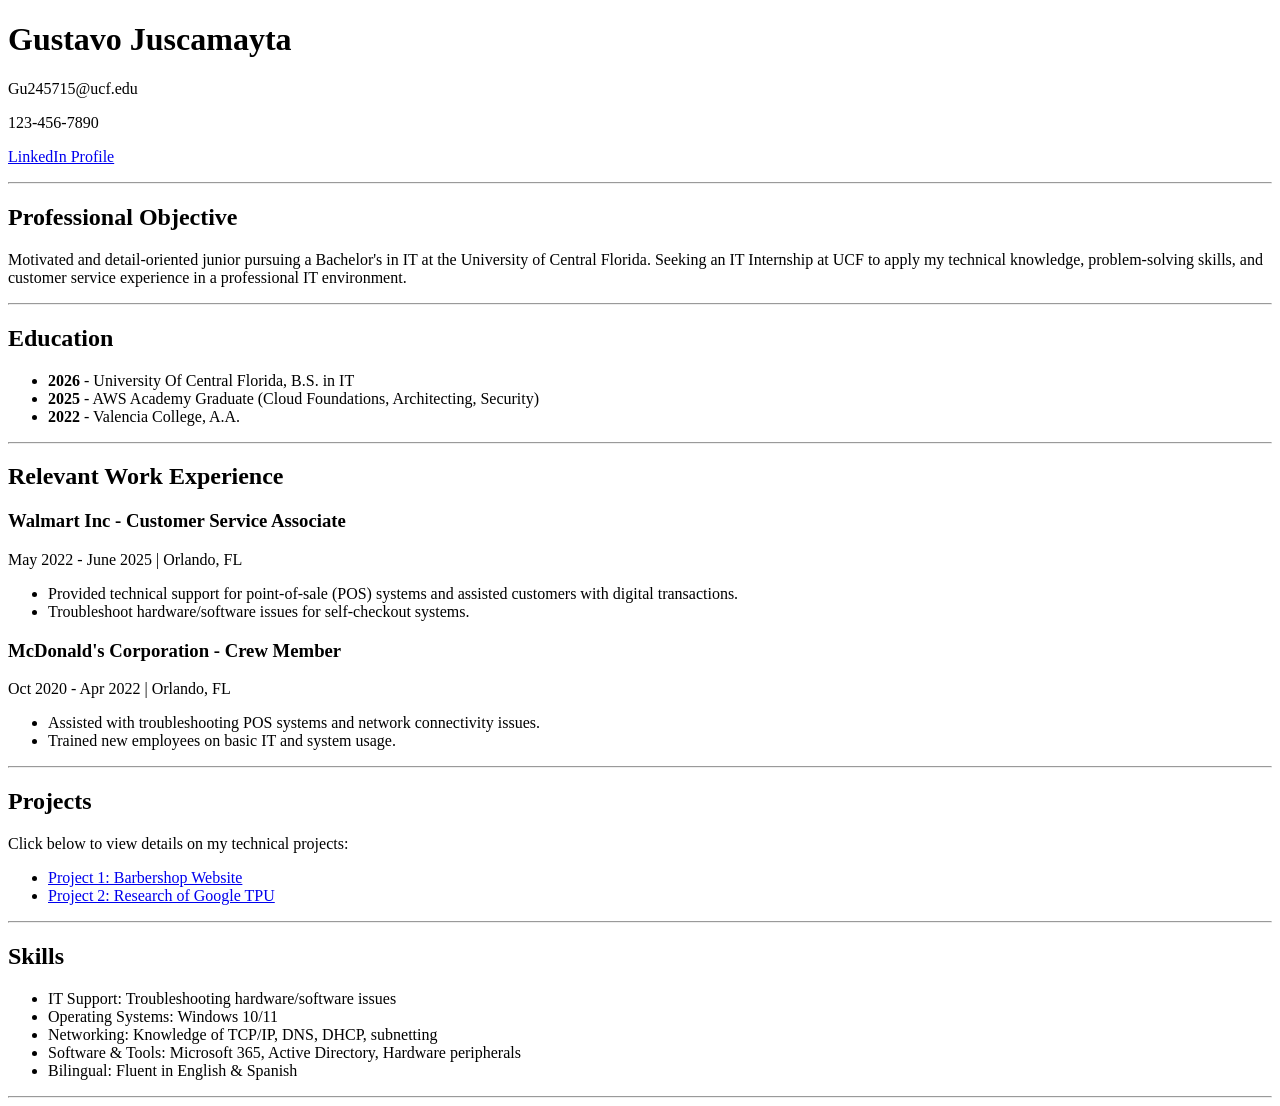
==== index.html @ 344699b4 "Fix HTML encoding issues in index.html" ====
<!DOCTYPE html>
<html lang="en">
<head>
    <meta charset="UTF-8">
    <title>Gustavo Juscamayta - Resume</title>
</head>
<body>

    <header>
        <h1>Gustavo Juscamayta</h1>
        <p>Gu245715@ucf.edu</p>
        <p>123-456-7890</p>
        <p><a href="https://www.linkedin.com/in/gustavo-juscamayta">LinkedIn Profile</a></p>
    </header>

    <hr>

    <section>
        <h2>Professional Objective</h2>
        <p>Motivated and detail-oriented junior pursuing a Bachelor's in IT at the University of Central Florida. Seeking an IT Internship at UCF to apply my technical knowledge, problem-solving skills, and customer service experience in a professional IT environment.</p>
    </section>

    <hr>

    <section>
        <h2>Education</h2>
        <ul>
            <li><strong>2026</strong> - University Of Central Florida, B.S. in IT</li>
            <li><strong>2025</strong> - AWS Academy Graduate (Cloud Foundations, Architecting, Security)</li>
            <li><strong>2022</strong> - Valencia College, A.A.</li>
        </ul>
    </section>
    <hr>
    <section>
        <h2>Relevant Work Experience</h2>
        
        <article>
            <h3>Walmart Inc - Customer Service Associate</h3>
            <p>May 2022 - June 2025 | Orlando, FL</p>
            <ul>
                <li>Provided technical support for point-of-sale (POS) systems and assisted customers with digital transactions.</li>
                <li>Troubleshoot hardware/software issues for self-checkout systems.</li>
            </ul>
        </article>

        <article>
            <h3>McDonald's Corporation - Crew Member</h3>
            <p>Oct 2020 - Apr 2022 | Orlando, FL</p>
            <ul>
                <li>Assisted with troubleshooting POS systems and network connectivity issues.</li>
                <li>Trained new employees on basic IT and system usage.</li>
            </ul>
        </article>
    </section>

    <hr>
    <section>
        <h2>Projects</h2>
        <p>Click below to view details on my technical projects:</p>
        <ul>
            <li><a href="https://gustavojus.github.io/Project1/">Project 1: Barbershop Website</a></li>
            <li><a href="https://gustavojus.github.io/Project2/">Project 2: Research of Google TPU</a></li>
        </ul>
    </section>

    <hr>

    <section>
        <h2>Skills</h2>
        <ul>
            <li>IT Support: Troubleshooting hardware/software issues</li>
            <li>Operating Systems: Windows 10/11</li>
            <li>Networking: Knowledge of TCP/IP, DNS, DHCP, subnetting</li>
            <li>Software & Tools: Microsoft 365, Active Directory, Hardware peripherals</li>
            <li>Bilingual: Fluent in English & Spanish</li>
        </ul>
    </section>

    <hr>

    

    

</body>
</html>
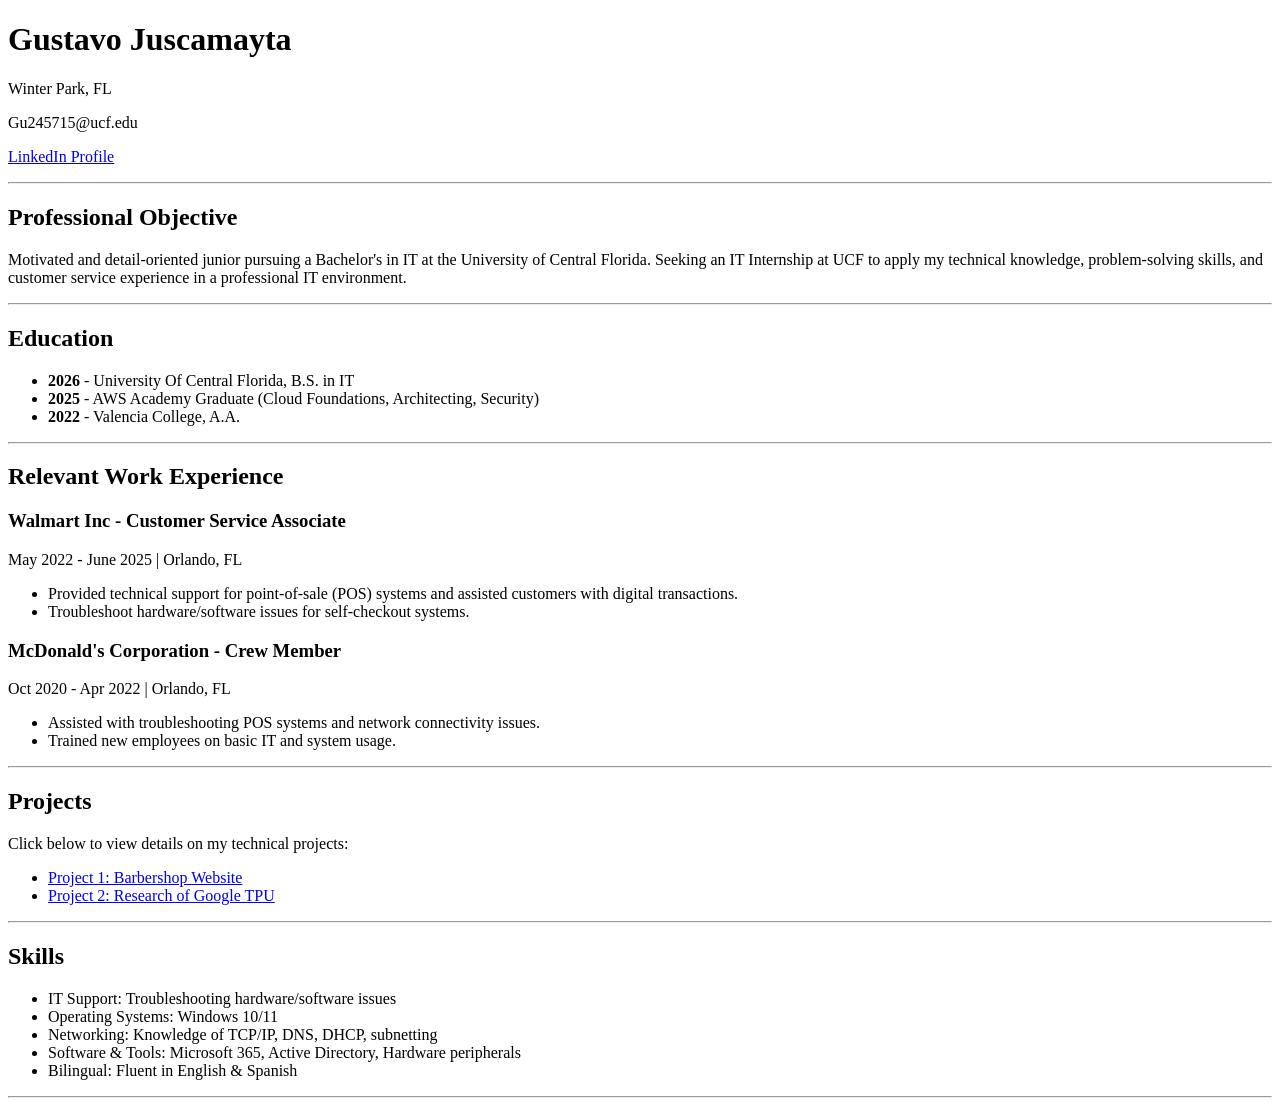
==== commit 93b07bab: "Update contact details in index.html Updated contact information and formatting in the resume." ====
--- a/index.html
+++ b/index.html
@@ -8,8 +8,8 @@
 
     <header>
         <h1>Gustavo Juscamayta</h1>
+        <p>Winter Park, FL</p>
         <p>Gu245715@ucf.edu</p>
-        <p>123-456-7890</p>
         <p><a href="https://www.linkedin.com/in/gustavo-juscamayta">LinkedIn Profile</a></p>
     </header>
 
@@ -90,3 +90,4 @@
 
 
 
+
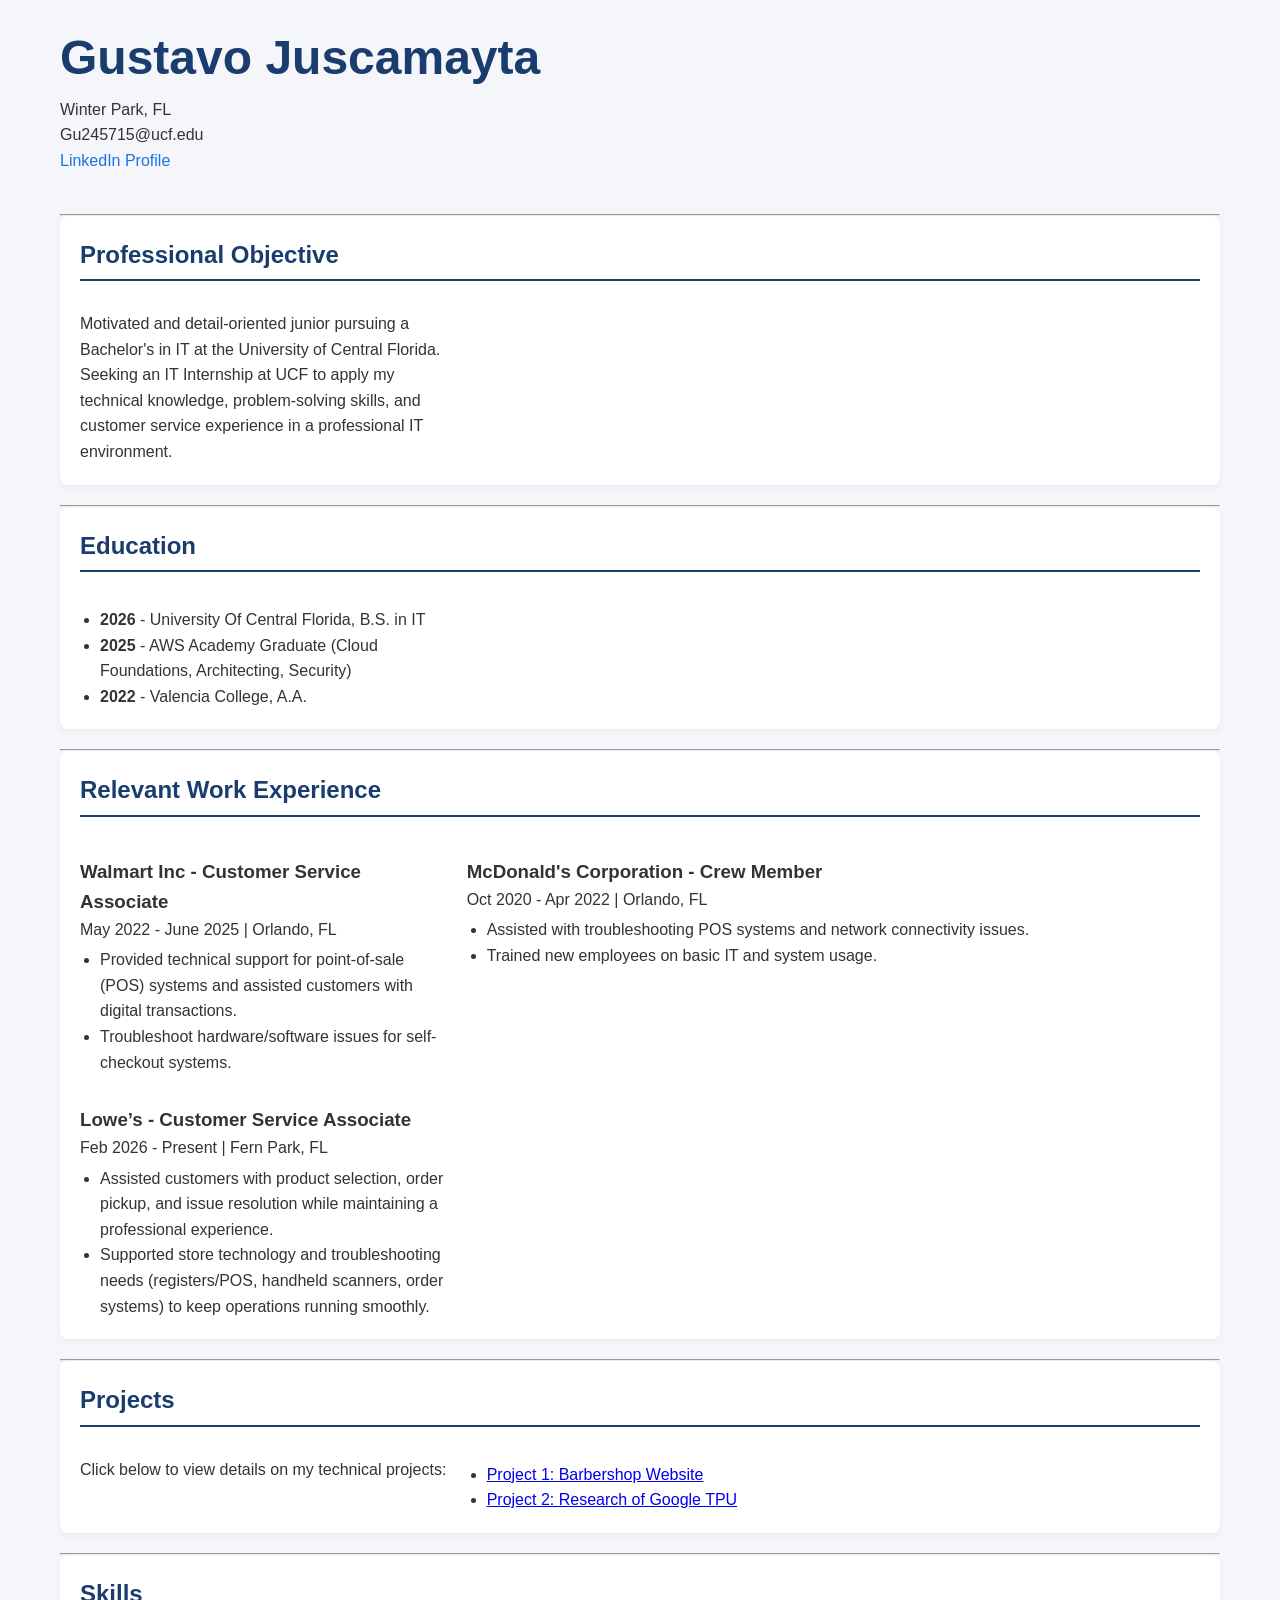
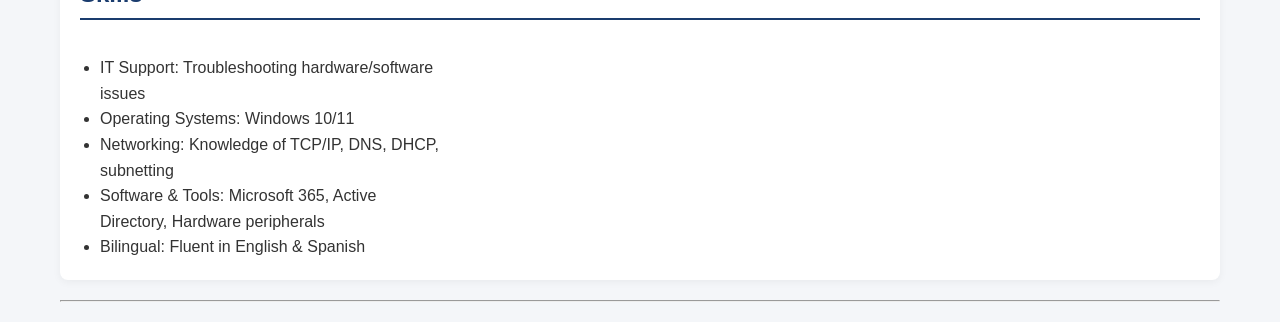
==== commit 5f3da32f: "Update index.html" ====
--- a/index.html
+++ b/index.html
@@ -3,6 +3,8 @@
 <head>
     <meta charset="UTF-8">
     <title>Gustavo Juscamayta - Resume</title>
+    <meta name="viewport" content="width=device-width, initial-scale=1.0">
+    <link rel="stylesheet" href="styles.css">
 </head>
 <body>
 
@@ -51,6 +53,14 @@
                 <li>Trained new employees on basic IT and system usage.</li>
             </ul>
         </article>
+        <article>
+          <h3>Lowe’s - Customer Service Associate</h3>
+          <p>Feb 2026 - Present | Fern Park, FL</p>
+          <ul>
+              <li>Assisted customers with product selection, order pickup, and issue resolution while maintaining a professional experience.</li>
+              <li>Supported store technology and troubleshooting needs (registers/POS, handheld scanners, order systems) to keep operations running smoothly.</li>
+          </ul>
+</article>
     </section>
 
     <hr>
@@ -91,3 +101,5 @@
 
 
 
+
+
--- a/styles.css
+++ b/styles.css
@@ -0,0 +1,104 @@
+* {
+    margin: 0;
+    padding: 0;
+    box-sizing: border-box;
+}
+
+body {
+    font-family: Arial, Helvetica, sans-serif;
+    background-color: #f4f6f9;
+    color: #333;
+    line-height: 1.6;
+    padding: 20px;
+}
+
+header {
+    text-align: center;
+    margin-bottom: 20px;
+}
+
+header h1 {
+    font-size: 2rem;
+    color: #1a3c6e;
+}
+
+header a {
+    color: #1a73e8;
+    text-decoration: none;
+}
+
+header a:hover {
+    text-decoration: underline;
+}
+
+section {
+    background: white;
+    padding: 20px;
+    margin-bottom: 20px;
+    border-radius: 8px;
+    box-shadow: 0 2px 8px rgba(0,0,0,0.05);
+}
+
+h2 {
+    color: #1a3c6e;
+    margin-bottom: 10px;
+    border-bottom: 2px solid #1a3c6e;
+    padding-bottom: 5px;
+}
+
+h3 {
+    margin-top: 10px;
+    color: #333;
+}
+
+ul {
+    margin-left: 20px;
+    margin-top: 5px;
+}
+
+@media (max-width: 600px) {
+
+    body {
+        padding: 10px;
+    }
+
+    header h1 {
+        font-size: 1.6rem;
+    }
+
+    section {
+        padding: 15px;
+    }
+
+    h2 {
+        font-size: 1.2rem;
+    }
+}
+
+@media (min-width: 1000px) {
+
+    body {
+        max-width: 1200px;
+        margin: auto;
+    }
+
+    /* Two column layout */
+    section {
+        display: grid;
+        grid-template-columns: 1fr 2fr;
+        gap: 20px;
+    }
+
+    section h2 {
+        grid-column: 1 / -1;
+    }
+
+    header {
+        text-align: left;
+        margin-bottom: 40px;
+    }
+
+    header h1 {
+        font-size: 3rem;
+    }
+}
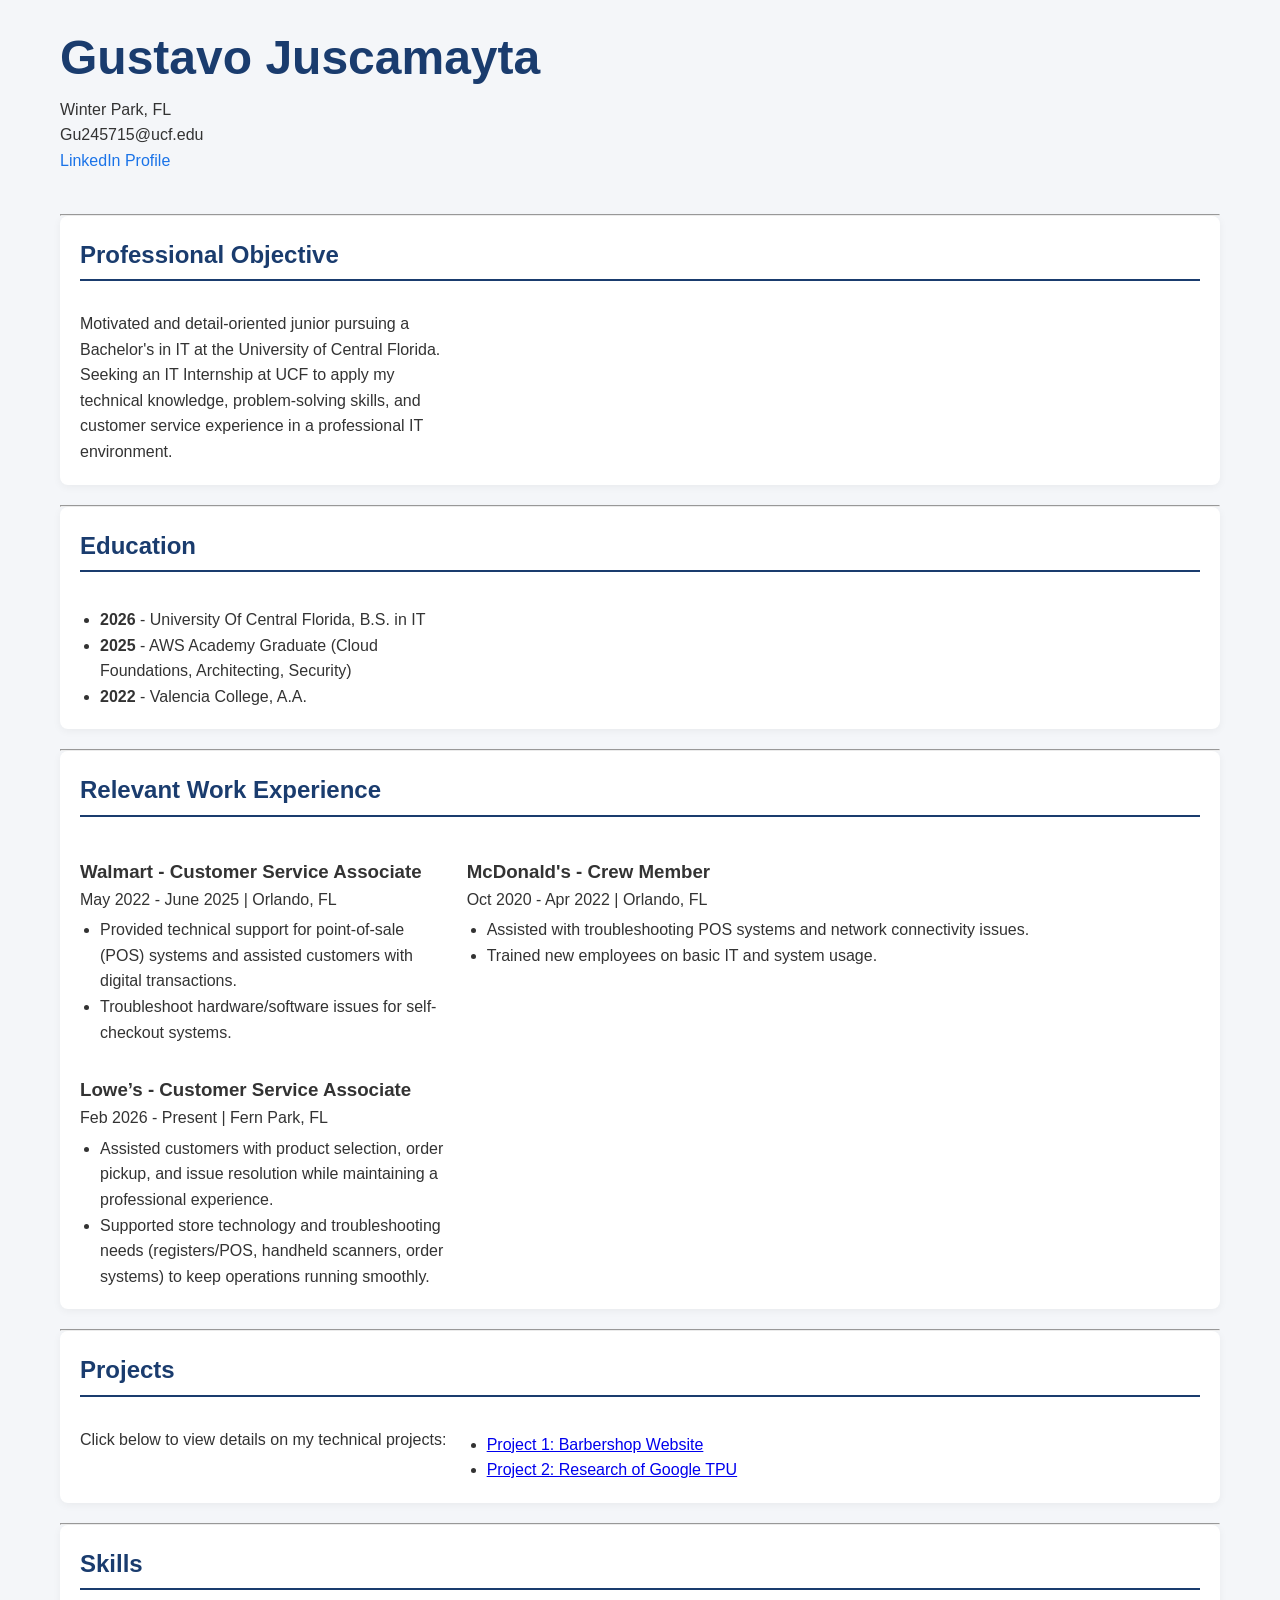
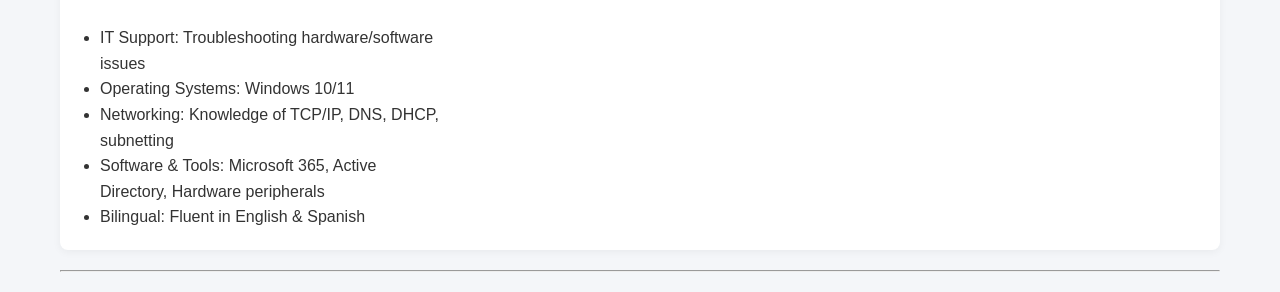
==== commit 3c661516: "Update index.html" ====
--- a/index.html
+++ b/index.html
@@ -37,7 +37,7 @@
         <h2>Relevant Work Experience</h2>
         
         <article>
-            <h3>Walmart Inc - Customer Service Associate</h3>
+            <h3>Walmart - Customer Service Associate</h3>
             <p>May 2022 - June 2025 | Orlando, FL</p>
             <ul>
                 <li>Provided technical support for point-of-sale (POS) systems and assisted customers with digital transactions.</li>
@@ -46,7 +46,7 @@
         </article>
 
         <article>
-            <h3>McDonald's Corporation - Crew Member</h3>
+            <h3>McDonald's - Crew Member</h3>
             <p>Oct 2020 - Apr 2022 | Orlando, FL</p>
             <ul>
                 <li>Assisted with troubleshooting POS systems and network connectivity issues.</li>
@@ -103,3 +103,4 @@
 
 
 
+
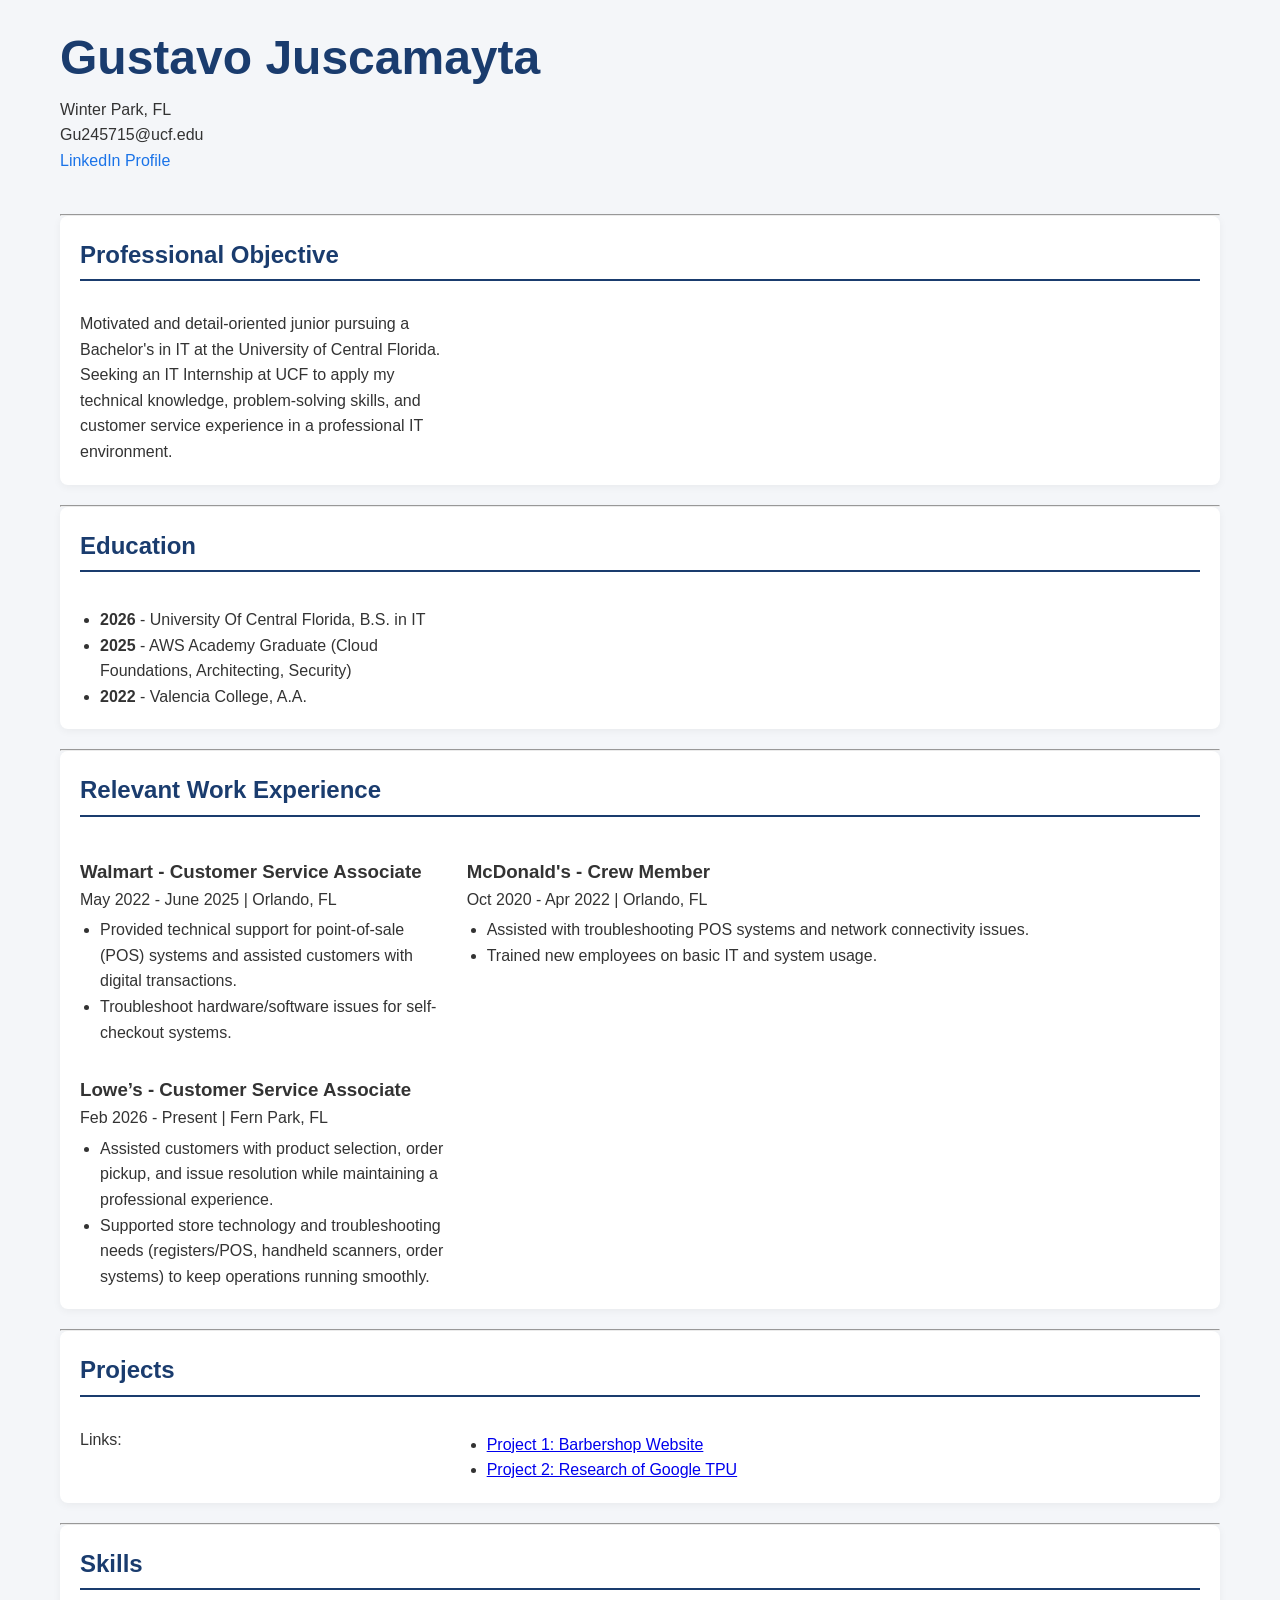
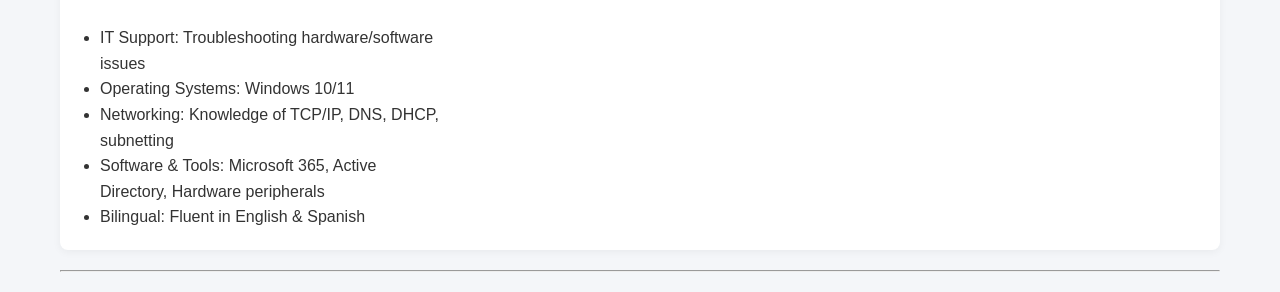
==== commit a12d09b1: "Update index.html" ====
--- a/index.html
+++ b/index.html
@@ -66,7 +66,7 @@
     <hr>
     <section>
         <h2>Projects</h2>
-        <p>Click below to view details on my technical projects:</p>
+        <p>Links:</p>
         <ul>
             <li><a href="https://gustavojus.github.io/Project1/">Project 1: Barbershop Website</a></li>
             <li><a href="https://gustavojus.github.io/Project2/">Project 2: Research of Google TPU</a></li>
@@ -104,3 +104,4 @@
 
 
 
+
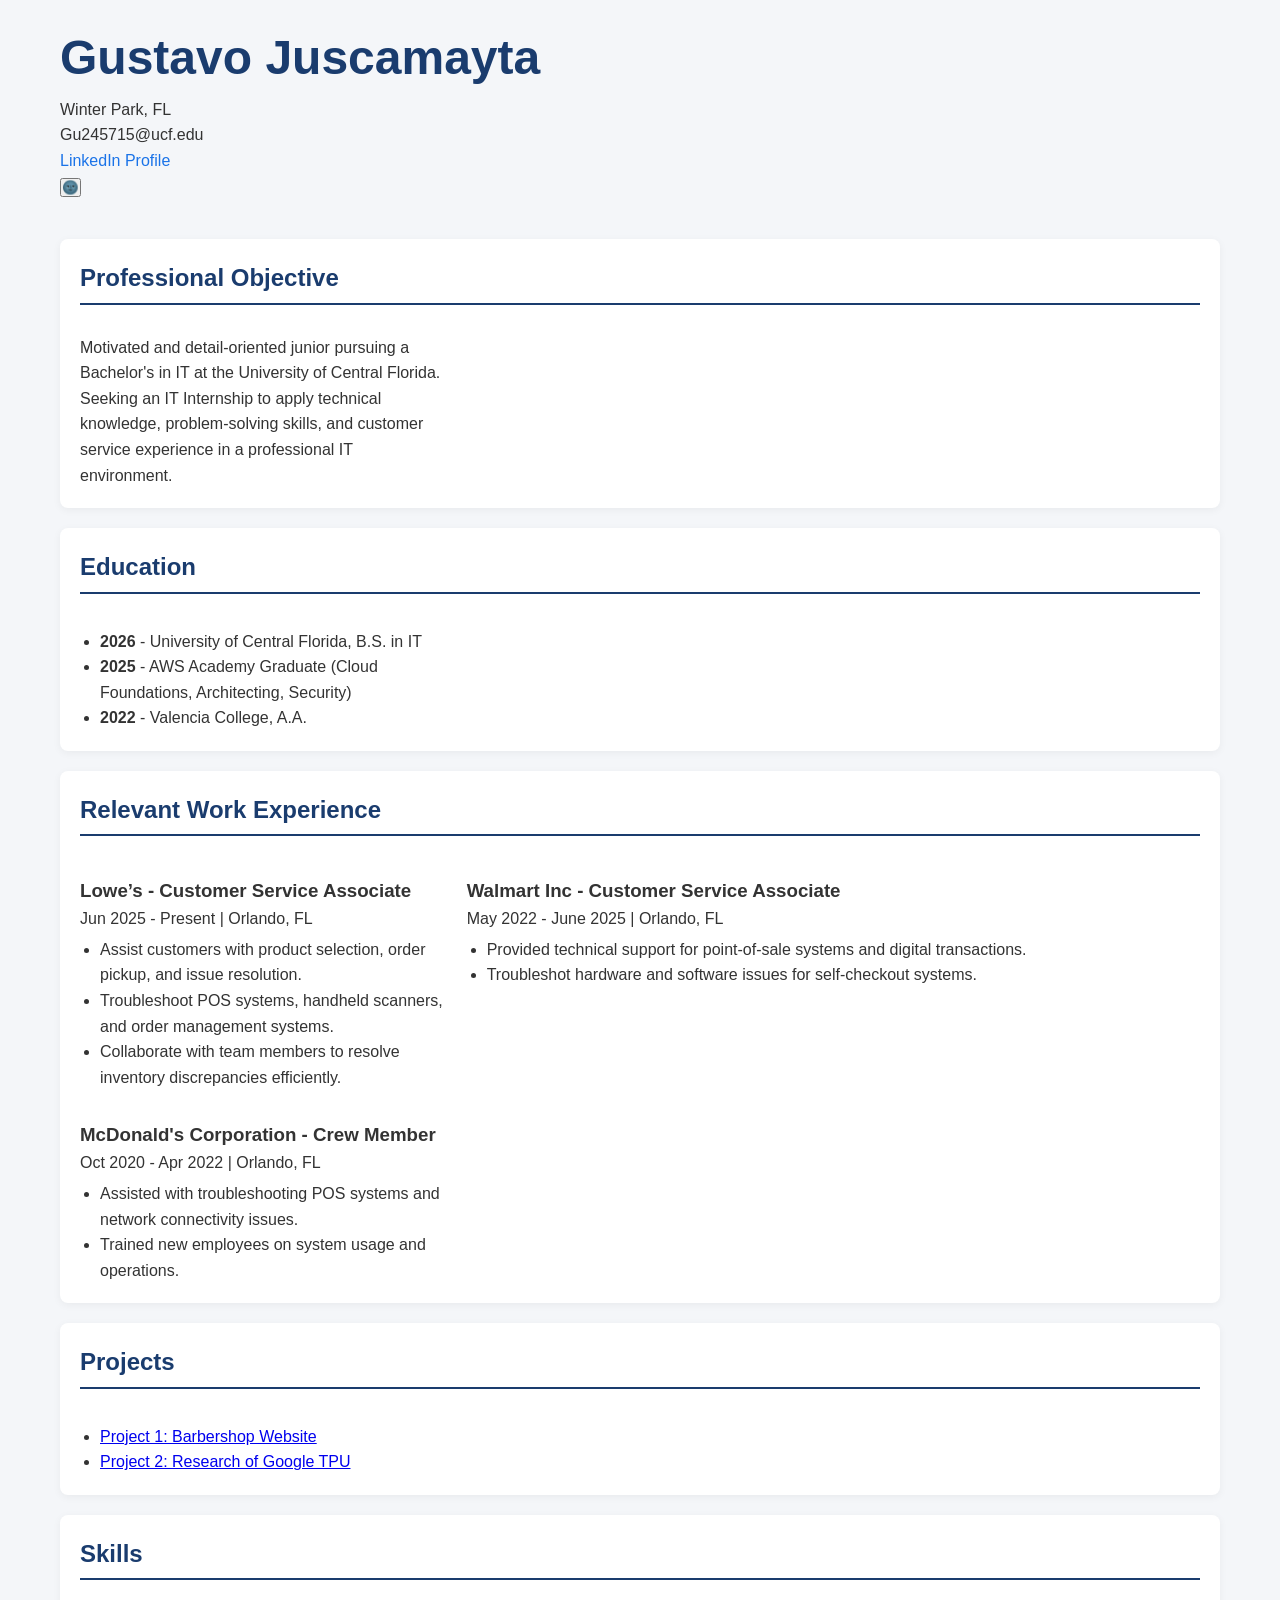
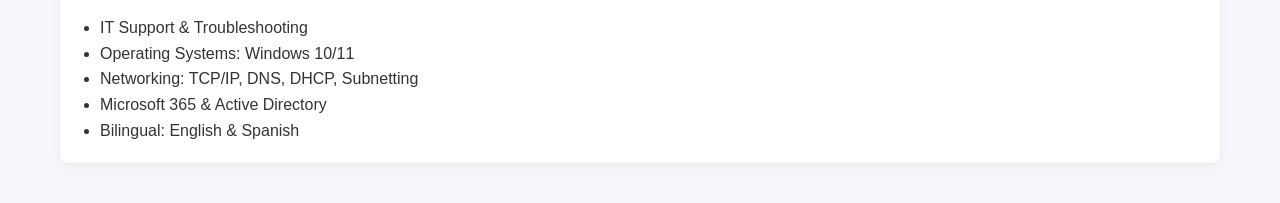
==== commit a31f66d8: "Update index.html" ====
--- a/index.html
+++ b/index.html
@@ -6,102 +6,99 @@
     <meta name="viewport" content="width=device-width, initial-scale=1.0">
     <link rel="stylesheet" href="styles.css">
 </head>
+
 <body>
 
-    <header>
-        <h1>Gustavo Juscamayta</h1>
-        <p>Winter Park, FL</p>
-        <p>Gu245715@ucf.edu</p>
-        <p><a href="https://www.linkedin.com/in/gustavo-juscamayta">LinkedIn Profile</a></p>
-    </header>
+<header>
+    <h1>Gustavo Juscamayta</h1>
+    <p>Winter Park, FL</p>
+    <p>Gu245715@ucf.edu</p>
+    <p><a href="https://www.linkedin.com/in/gustavo-juscamayta" target="_blank">LinkedIn Profile</a></p>
+    <button id="darkModeToggle">🌚 </button>
+</header>
 
-    <hr>
+<section>
+    <h2>Professional Objective</h2>
+    <p>
+        Motivated and detail-oriented junior pursuing a Bachelor's in IT at the University of Central Florida. 
+        Seeking an IT Internship to apply technical knowledge, problem-solving skills, and customer service experience 
+        in a professional IT environment.
+    </p>
+</section>
 
-    <section>
-        <h2>Professional Objective</h2>
-        <p>Motivated and detail-oriented junior pursuing a Bachelor's in IT at the University of Central Florida. Seeking an IT Internship at UCF to apply my technical knowledge, problem-solving skills, and customer service experience in a professional IT environment.</p>
-    </section>
+<section>
+    <h2>Education</h2>
+    <ul>
+        <li><strong>2026</strong> - University of Central Florida, B.S. in IT</li>
+        <li><strong>2025</strong> - AWS Academy Graduate (Cloud Foundations, Architecting, Security)</li>
+        <li><strong>2022</strong> - Valencia College, A.A.</li>
+    </ul>
+</section>
 
-    <hr>
+<section>
+    <h2>Relevant Work Experience</h2>
 
-    <section>
-        <h2>Education</h2>
+    <article>
+        <h3>Lowe’s - Customer Service Associate</h3>
+        <p>Jun 2025 - Present | Orlando, FL</p>
         <ul>
-            <li><strong>2026</strong> - University Of Central Florida, B.S. in IT</li>
-            <li><strong>2025</strong> - AWS Academy Graduate (Cloud Foundations, Architecting, Security)</li>
-            <li><strong>2022</strong> - Valencia College, A.A.</li>
+            <li>Assist customers with product selection, order pickup, and issue resolution.</li>
+            <li>Troubleshoot POS systems, handheld scanners, and order management systems.</li>
+            <li>Collaborate with team members to resolve inventory discrepancies efficiently.</li>
         </ul>
-    </section>
-    <hr>
-    <section>
-        <h2>Relevant Work Experience</h2>
-        
-        <article>
-            <h3>Walmart - Customer Service Associate</h3>
-            <p>May 2022 - June 2025 | Orlando, FL</p>
-            <ul>
-                <li>Provided technical support for point-of-sale (POS) systems and assisted customers with digital transactions.</li>
-                <li>Troubleshoot hardware/software issues for self-checkout systems.</li>
-            </ul>
-        </article>
+    </article>
 
-        <article>
-            <h3>McDonald's - Crew Member</h3>
-            <p>Oct 2020 - Apr 2022 | Orlando, FL</p>
-            <ul>
-                <li>Assisted with troubleshooting POS systems and network connectivity issues.</li>
-                <li>Trained new employees on basic IT and system usage.</li>
-            </ul>
-        </article>
-        <article>
-          <h3>Lowe’s - Customer Service Associate</h3>
-          <p>Feb 2026 - Present | Fern Park, FL</p>
-          <ul>
-              <li>Assisted customers with product selection, order pickup, and issue resolution while maintaining a professional experience.</li>
-              <li>Supported store technology and troubleshooting needs (registers/POS, handheld scanners, order systems) to keep operations running smoothly.</li>
-          </ul>
-</article>
-    </section>
+    <article>
+        <h3>Walmart Inc - Customer Service Associate</h3>
+        <p>May 2022 - June 2025 | Orlando, FL</p>
+        <ul>
+            <li>Provided technical support for point-of-sale systems and digital transactions.</li>
+            <li>Troubleshot hardware and software issues for self-checkout systems.</li>
+        </ul>
+    </article>
 
-    <hr>
-    <section>
-        <h2>Projects</h2>
-        <p>Links:</p>
+    <article>
+        <h3>McDonald's Corporation - Crew Member</h3>
+        <p>Oct 2020 - Apr 2022 | Orlando, FL</p>
         <ul>
-            <li><a href="https://gustavojus.github.io/Project1/">Project 1: Barbershop Website</a></li>
-            <li><a href="https://gustavojus.github.io/Project2/">Project 2: Research of Google TPU</a></li>
+            <li>Assisted with troubleshooting POS systems and network connectivity issues.</li>
+            <li>Trained new employees on system usage and operations.</li>
         </ul>
-    </section>
+    </article>
 
-    <hr>
+</section>
 
-    <section>
-        <h2>Skills</h2>
-        <ul>
-            <li>IT Support: Troubleshooting hardware/software issues</li>
-            <li>Operating Systems: Windows 10/11</li>
-            <li>Networking: Knowledge of TCP/IP, DNS, DHCP, subnetting</li>
-            <li>Software & Tools: Microsoft 365, Active Directory, Hardware peripherals</li>
-            <li>Bilingual: Fluent in English & Spanish</li>
-        </ul>
-    </section>
+<section>
+    <h2>Projects</h2>
+    <ul>
+        <li><a href="https://gustavojus.github.io/Project1/" target="_blank">Project 1: Barbershop Website</a></li>
+        <li><a href="https://gustavojus.github.io/Project2/" target="_blank">Project 2: Research of Google TPU</a></li>
+    </ul>
+</section>
 
-    <hr>
+<section>
+    <h2>Skills</h2>
+    <ul>
+        <li>IT Support & Troubleshooting</li>
+        <li>Operating Systems: Windows 10/11</li>
+        <li>Networking: TCP/IP, DNS, DHCP, Subnetting</li>
+        <li>Microsoft 365 & Active Directory</li>
+        <li>Bilingual: English & Spanish</li>
+    </ul>
+</section>
 
-    
+<script>
+    const toggleButton = document.getElementById("darkModeToggle");
 
-    
+    toggleButton.addEventListener("click", function() {
+        document.body.classList.toggle("dark-mode");
 
+        if (document.body.classList.contains("dark-mode")) {
+            toggleButton.textContent = "🌞";
+        } else {
+            toggleButton.textContent = "🌚";
+        }
+    });
+</script>
 </body>
 </html>
-
-
-
-
-
-
-
-
-
-
-
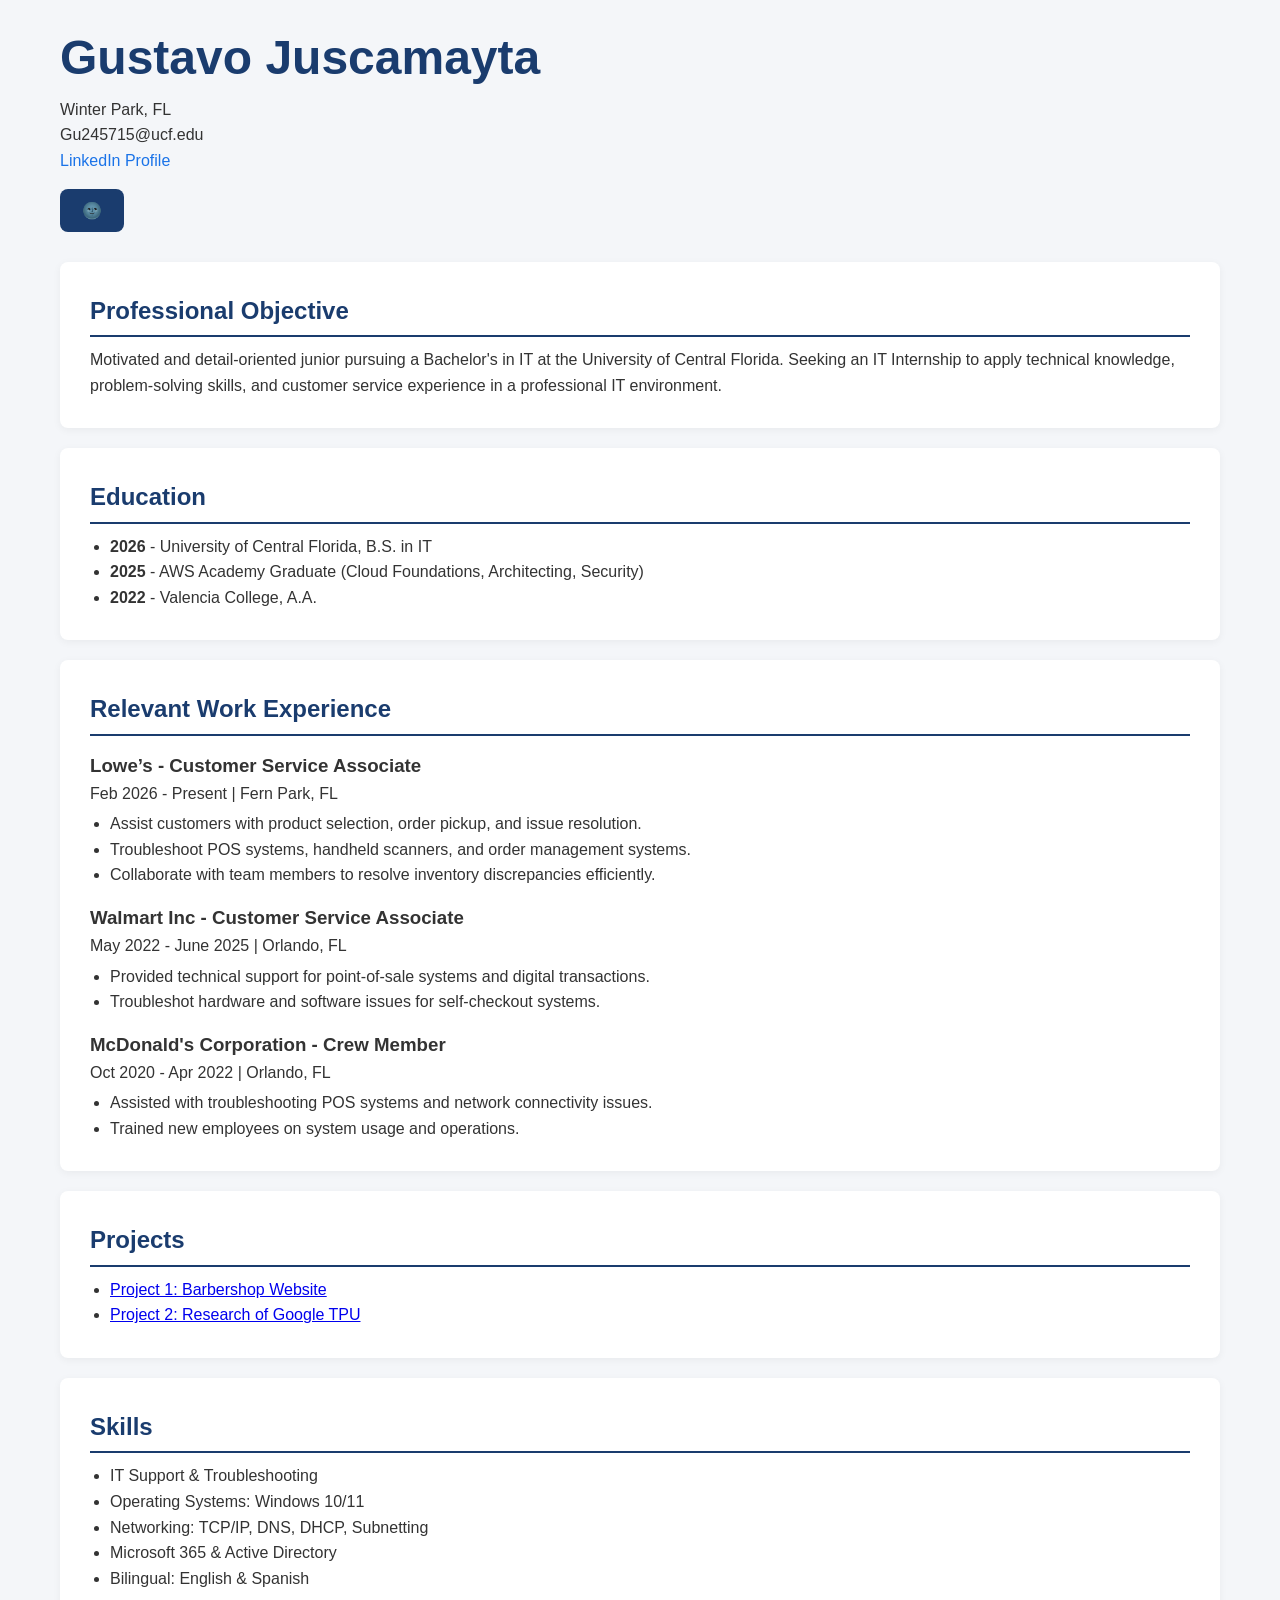
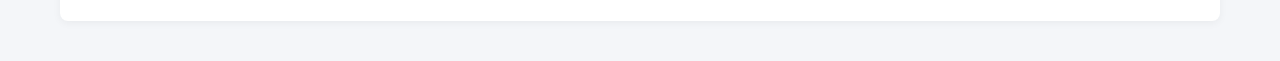
==== commit c36c94a4: "Update index.html" ====
--- a/index.html
+++ b/index.html
@@ -40,7 +40,7 @@
 
     <article>
         <h3>Lowe’s - Customer Service Associate</h3>
-        <p>Jun 2025 - Present | Orlando, FL</p>
+        <p>Feb 2026 - Present | Fern Park, FL</p>
         <ul>
             <li>Assist customers with product selection, order pickup, and issue resolution.</li>
             <li>Troubleshoot POS systems, handheld scanners, and order management systems.</li>
@@ -102,3 +102,4 @@
 </script>
 </body>
 </html>
+
--- a/styles.css
+++ b/styles.css
@@ -10,11 +10,12 @@
     color: #333;
     line-height: 1.6;
     padding: 20px;
+    transition: background-color 0.4s ease, color 0.4s ease;
 }
 
 header {
     text-align: center;
-    margin-bottom: 20px;
+    margin-bottom: 30px;
 }
 
 header h1 {
@@ -31,24 +32,42 @@
     text-decoration: underline;
 }
 
+#darkModeToggle {
+    margin-top: 15px;
+    padding: 12px 22px;   
+    font-size: 1rem;      
+    border: none;
+    border-radius: 8px;
+    cursor: pointer;
+    background-color: #1a3c6e;
+    color: white;
+    font-weight: bold;
+    transition: transform 0.2s ease, opacity 0.2s ease;
+}
+
+#darkModeToggle:hover {
+    opacity: 0.9;
+    transform: scale(1.05);  
+}
+
 section {
     background: white;
     padding: 20px;
     margin-bottom: 20px;
     border-radius: 8px;
     box-shadow: 0 2px 8px rgba(0,0,0,0.05);
+    transition: background-color 0.4s ease;
 }
 
 h2 {
-    color: #1a3c6e;
     margin-bottom: 10px;
     border-bottom: 2px solid #1a3c6e;
     padding-bottom: 5px;
+    color: #1a3c6e;
 }
 
 h3 {
-    margin-top: 10px;
-    color: #333;
+    margin-top: 15px;
 }
 
 ul {
@@ -82,23 +101,39 @@
         margin: auto;
     }
 
-    /* Two column layout */
-    section {
-        display: grid;
-        grid-template-columns: 1fr 2fr;
-        gap: 20px;
-    }
-
-    section h2 {
-        grid-column: 1 / -1;
-    }
-
     header {
         text-align: left;
-        margin-bottom: 40px;
     }
 
     header h1 {
         font-size: 3rem;
     }
+
+    section {
+        padding: 30px;
+    }
 }
+
+body.dark-mode {
+    background-color: #121212;
+    color: #e0e0e0;
+}
+
+body.dark-mode section {
+    background-color: #1e1e1e;
+    box-shadow: 0 2px 8px rgba(255,255,255,0.05);
+}
+
+body.dark-mode h2 {
+    border-bottom: 2px solid #4da6ff;
+    color: #4da6ff;
+}
+
+body.dark-mode header h1 {
+    color: #4da6ff;
+}
+
+body.dark-mode a {
+    color: #66b2ff;
+}
+
